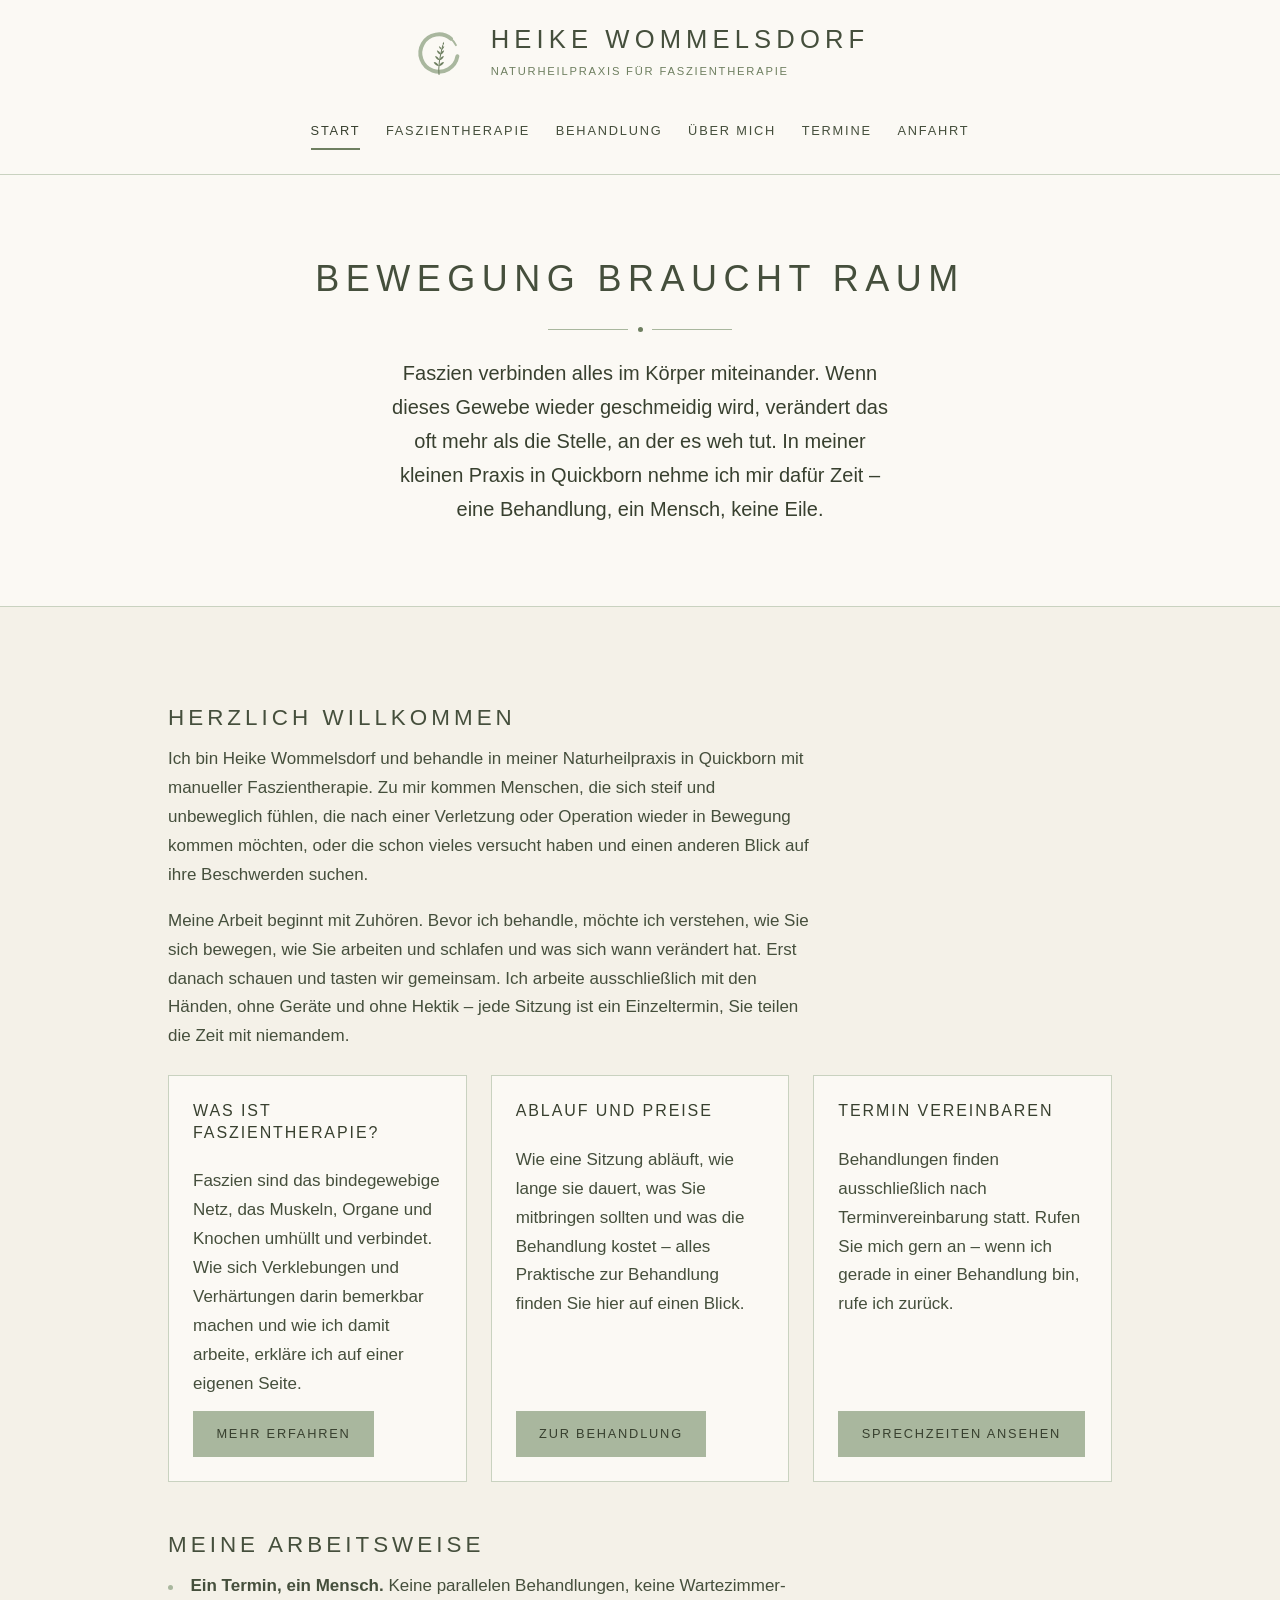
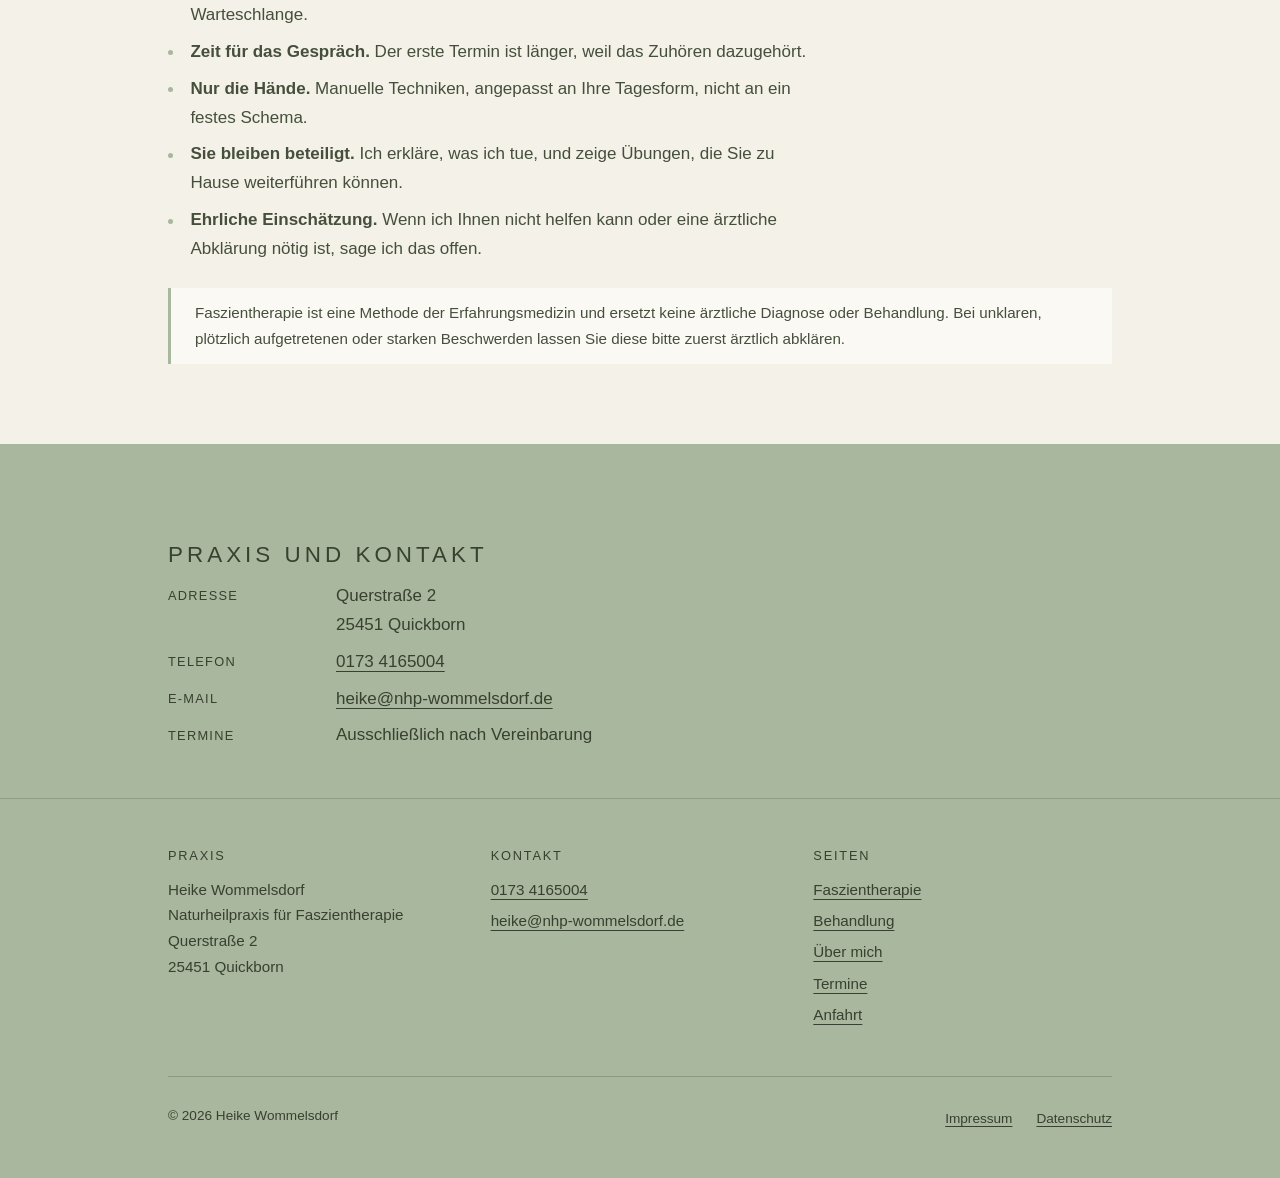
==== index.html @ a2a3005f "Claude hat sachen gemacht ;) -a" ====
<!DOCTYPE html>
<html lang="de">
<head>
<meta charset="utf-8">
<meta name="viewport" content="width=device-width, initial-scale=1">
<title>Naturheilpraxis für Faszientherapie – Heike Wommelsdorf, Quickborn</title>
<meta name="description" content="Naturheilpraxis Heike Wommelsdorf in Quickborn: Faszientherapie in ruhiger Atmosphäre, Behandlung nach Terminvereinbarung. Querstraße 2, 25451 Quickborn.">
<link rel="icon" href="img/favicon.svg" type="image/svg+xml">
<link rel="stylesheet" href="css/style.css">
</head>
<body>

<a class="sprungmarke" href="#inhalt">Zum Inhalt springen</a>

<header class="kopf">
  <div class="inhalt">
    <a class="marke" href="index.html">
      <img src="img/logo.svg" alt="" width="120" height="120">
      <span class="marke-text">
        <span class="marke-name">Heike Wommelsdorf</span>
        <span class="marke-zusatz">Naturheilpraxis für Faszientherapie</span>
      </span>
    </a>

    <nav class="navigation" aria-label="Hauptmenü">
      <ul>
        <li><a href="index.html" aria-current="page">Start</a></li>
        <li><a href="faszientherapie.html">Faszientherapie</a></li>
        <li><a href="behandlung.html">Behandlung</a></li>
        <li><a href="ueber-mich.html">Über mich</a></li>
        <li><a href="termine.html">Termine</a></li>
        <li><a href="anfahrt.html">Anfahrt</a></li>
      </ul>
    </nav>
  </div>
</header>

<section class="hero">
  <div class="inhalt">
    <h1>Bewegung braucht Raum</h1>
    <p class="zierlinie"><span></span></p>
    <p class="leitsatz">
      Faszien verbinden alles im Körper miteinander. Wenn dieses Gewebe wieder
      geschmeidig wird, verändert das oft mehr als die Stelle, an der es weh tut.
      In meiner kleinen Praxis in Quickborn nehme ich mir dafür Zeit – eine
      Behandlung, ein Mensch, keine Eile.
    </p>
  </div>
</section>

<main id="inhalt">
  <div class="inhalt">

    <h2>Herzlich willkommen</h2>
    <p>
      Ich bin Heike Wommelsdorf und behandle in meiner Naturheilpraxis in
      Quickborn mit manueller Faszientherapie. Zu mir kommen Menschen, die sich
      steif und unbeweglich fühlen, die nach einer Verletzung oder Operation
      wieder in Bewegung kommen möchten, oder die schon vieles versucht haben und
      einen anderen Blick auf ihre Beschwerden suchen.
    </p>
    <p>
      Meine Arbeit beginnt mit Zuhören. Bevor ich behandle, möchte ich verstehen,
      wie Sie sich bewegen, wie Sie arbeiten und schlafen und was sich wann
      verändert hat. Erst danach schauen und tasten wir gemeinsam. Ich arbeite
      ausschließlich mit den Händen, ohne Geräte und ohne Hektik – jede Sitzung
      ist ein Einzeltermin, Sie teilen die Zeit mit niemandem.
    </p>

    <div class="kacheln">

      <article class="kachel">
        <h3>Was ist Faszientherapie?</h3>
        <p>
          Faszien sind das bindegewebige Netz, das Muskeln, Organe und Knochen
          umhüllt und verbindet. Wie sich Verklebungen und Verhärtungen darin
          bemerkbar machen und wie ich damit arbeite, erkläre ich auf einer
          eigenen Seite.
        </p>
        <a class="knopf" href="faszientherapie.html">Mehr erfahren</a>
      </article>

      <article class="kachel">
        <h3>Ablauf und Preise</h3>
        <p>
          Wie eine Sitzung abläuft, wie lange sie dauert, was Sie mitbringen
          sollten und was die Behandlung kostet – alles Praktische zur Behandlung
          finden Sie hier auf einen Blick.
        </p>
        <a class="knopf" href="behandlung.html">Zur Behandlung</a>
      </article>

      <article class="kachel">
        <h3>Termin vereinbaren</h3>
        <p>
          Behandlungen finden ausschließlich nach Terminvereinbarung statt. Rufen
          Sie mich gern an – wenn ich gerade in einer Behandlung bin, rufe ich
          zurück.
        </p>
        <a class="knopf" href="termine.html">Sprechzeiten ansehen</a>
      </article>

    </div>

    <h2>Meine Arbeitsweise</h2>
    <ul class="liste">
      <li><strong>Ein Termin, ein Mensch.</strong> Keine parallelen Behandlungen, keine Wartezimmer-Warteschlange.</li>
      <li><strong>Zeit für das Gespräch.</strong> Der erste Termin ist länger, weil das Zuhören dazugehört.</li>
      <li><strong>Nur die Hände.</strong> Manuelle Techniken, angepasst an Ihre Tagesform, nicht an ein festes Schema.</li>
      <li><strong>Sie bleiben beteiligt.</strong> Ich erkläre, was ich tue, und zeige Übungen, die Sie zu Hause weiterführen können.</li>
      <li><strong>Ehrliche Einschätzung.</strong> Wenn ich Ihnen nicht helfen kann oder eine ärztliche Abklärung nötig ist, sage ich das offen.</li>
    </ul>

    <div class="hinweis">
      <p>
        Faszientherapie ist eine Methode der Erfahrungsmedizin und ersetzt keine
        ärztliche Diagnose oder Behandlung. Bei unklaren, plötzlich aufgetretenen
        oder starken Beschwerden lassen Sie diese bitte zuerst ärztlich abklären.
      </p>
    </div>

  </div>
</main>

<section class="flaeche">
  <div class="inhalt">
    <h2>Praxis und Kontakt</h2>
    <dl class="daten">
      <dt>Adresse</dt>
      <dd>Querstraße 2<br>25451 Quickborn</dd>
      <dt>Telefon</dt>
      <dd><a href="tel:+491734165004">0173 4165004</a></dd>
      <dt>E-Mail</dt>
      <dd><a href="mailto:heike@nhp-wommelsdorf.de">heike@nhp-wommelsdorf.de</a></dd>
      <dt>Termine</dt>
      <dd>Ausschließlich nach Vereinbarung</dd>
    </dl>
  </div>
</section>

<footer class="fuss">
  <div class="inhalt">
    <div class="fuss-raster">

      <div>
        <h2>Praxis</h2>
        <p>
          Heike Wommelsdorf<br>
          Naturheilpraxis für Faszientherapie<br>
          Querstraße 2<br>
          25451 Quickborn
        </p>
      </div>

      <div>
        <h2>Kontakt</h2>
        <ul>
          <li><a href="tel:+491734165004">0173 4165004</a></li>
          <li><a href="mailto:heike@nhp-wommelsdorf.de">heike@nhp-wommelsdorf.de</a></li>
        </ul>
      </div>

      <div>
        <h2>Seiten</h2>
        <ul>
          <li><a href="faszientherapie.html">Faszientherapie</a></li>
          <li><a href="behandlung.html">Behandlung</a></li>
          <li><a href="ueber-mich.html">Über mich</a></li>
          <li><a href="termine.html">Termine</a></li>
          <li><a href="anfahrt.html">Anfahrt</a></li>
        </ul>
      </div>

    </div>

    <div class="fuss-zeile">
      <p>© 2026 Heike Wommelsdorf</p>
      <ul>
        <li><a href="impressum.html">Impressum</a></li>
        <li><a href="datenschutz.html">Datenschutz</a></li>
      </ul>
    </div>
  </div>
</footer>

</body>
</html>
---- css/style.css ----
/* ==========================================================================
   Naturheilpraxis Heike Wommelsdorf – Stylesheet
   Einziges Stylesheet der Seite. Kein Build, kein Framework.
   Farben abgeleitet von der Visitenkarte (Creme / Salbeigruen / Olive).
   ========================================================================== */

/* --- 1. Design-Tokens ---------------------------------------------------- */

:root {
  --creme:        #F4F1E8;  /* Seitenhintergrund */
  --creme-hell:   #FBF9F4;  /* Karten, Hero */
  --salbei:       #A9B79E;  /* Farbflaechen, Footer */
  --salbei-hell:  #C9D2C0;  /* Trennlinien, dezente Flaechen */
  --olive-dunkel: #454F3C;  /* Fliesstext auf Creme (7,7:1) */
  --olive-tief:   #38402F;  /* Text auf Salbeiflaechen (4,9:1) */
  --olive:        #6E7F60;  /* NUR grosse Ueberschriften (3,8:1) */

  --schrift: ui-sans-serif, "Segoe UI", Roboto, Helvetica, Arial, sans-serif;

  --breite:   62rem;   /* Seitencontainer */
  --textmass: 68ch;    /* Lesbare Textspalte */

  --abstand-s:  0.75rem;
  --abstand-m:  1.5rem;
  --abstand-l:  3rem;
  --abstand-xl: 5rem;
}

/* --- 2. Reset (minimal) -------------------------------------------------- */

*,
*::before,
*::after { box-sizing: border-box; }

body,
h1, h2, h3, p, ul, ol, li, figure, dl, dd, blockquote {
  margin: 0;
  padding: 0;
}

ul, ol { list-style: none; }

img, svg { display: block; max-width: 100%; height: auto; }

/* --- 3. Grundtypografie -------------------------------------------------- */

html {
  scroll-behavior: smooth;
  -webkit-text-size-adjust: 100%;
}

body {
  background: var(--creme);
  color: var(--olive-dunkel);
  font-family: var(--schrift);
  font-size: 1.0625rem;   /* 17px – Zielgruppe 50+ */
  line-height: 1.7;
  font-weight: 400;
  min-height: 100vh;
  display: flex;
  flex-direction: column;
}

p, li { max-width: var(--textmass); }

p + p,
ul + p,
dl + p { margin-top: 1em; }

strong { font-weight: 600; }

/* Ueberschriften: Grossbuchstaben mit weiten Abstaenden wie auf der Karte */
h1, h2, h3 {
  font-weight: 300;
  text-transform: uppercase;
  letter-spacing: 0.18em;
  line-height: 1.35;
  color: var(--olive-dunkel);
  text-wrap: balance;
}

h1 { font-size: clamp(1.5rem, 1.1rem + 2vw, 2.25rem); }
h2 { font-size: clamp(1.15rem, 1rem + 0.8vw, 1.4rem);  margin-top: var(--abstand-l); }
h3 {
  font-size: 1rem;
  letter-spacing: 0.12em;
  margin-top: var(--abstand-m);
  color: var(--olive-tief);
}

h2 + p, h3 + p, h2 + ul, h3 + ul, h2 + dl { margin-top: var(--abstand-s); }

a {
  color: var(--olive-dunkel);
  text-decoration-color: var(--salbei);
  text-decoration-thickness: 1px;
  text-underline-offset: 0.25em;
}

a:hover { text-decoration-color: var(--olive-dunkel); }

/* Sichtbarer Fokus fuer Tastaturbedienung */
a:focus-visible,
button:focus-visible,
.sprungmarke:focus {
  outline: 2px solid var(--olive-dunkel);
  outline-offset: 3px;
  border-radius: 2px;
}

/* --- 4. Layout-Bausteine ------------------------------------------------- */

.inhalt {
  width: 100%;
  max-width: var(--breite);
  margin-inline: auto;
  padding-inline: var(--abstand-m);
}

main {
  flex: 1 0 auto;
  padding-block: var(--abstand-l) var(--abstand-xl);
}

/* Zierelement der Visitenkarte: Linie – Punkt – Linie */
.zierlinie {
  display: flex;
  align-items: center;
  justify-content: center;
  gap: 0.6rem;
  margin-block: var(--abstand-m);
}

.zierlinie::before,
.zierlinie::after {
  content: "";
  width: clamp(2rem, 8vw, 5rem);
  height: 1px;
  background: var(--salbei);
}

.zierlinie span {
  width: 5px;
  height: 5px;
  border-radius: 50%;
  background: var(--olive);
}

.sprungmarke {
  position: absolute;
  left: -9999px;
  top: 0;
  background: var(--creme-hell);
  color: var(--olive-dunkel);
  padding: var(--abstand-s) var(--abstand-m);
  z-index: 10;
}

.sprungmarke:focus {
  left: var(--abstand-m);
  top: var(--abstand-s);
  position: fixed;
}

/* --- 5. Kopfbereich und Navigation -------------------------------------- */

.kopf {
  background: var(--creme-hell);
  border-bottom: 1px solid var(--salbei-hell);
  padding-block: var(--abstand-m);
  text-align: center;
}

.marke {
  display: inline-flex;
  align-items: center;
  gap: var(--abstand-m);
  text-decoration: none;
}

.marke img { width: 3.5rem; }

.marke-text { text-align: left; }

.marke-name {
  display: block;
  font-size: clamp(1.15rem, 1rem + 1.2vw, 1.6rem);
  font-weight: 300;
  text-transform: uppercase;
  letter-spacing: 0.2em;
  color: var(--olive-dunkel);
  line-height: 1.25;
}

.marke-zusatz {
  display: block;
  margin-top: 0.4rem;
  font-size: 0.7rem;
  text-transform: uppercase;
  letter-spacing: 0.16em;
  color: var(--olive);
}

.navigation {
  margin-top: var(--abstand-m);
}

.navigation ul {
  display: flex;
  flex-wrap: wrap;
  justify-content: center;
  gap: 0.4rem 1.6rem;
}

.navigation a {
  display: inline-block;
  padding: 0.35rem 0;
  font-size: 0.8rem;
  text-transform: uppercase;
  letter-spacing: 0.14em;
  text-decoration: none;
  color: var(--olive-dunkel);
  border-bottom: 2px solid transparent;
}

.navigation a:hover { border-bottom-color: var(--salbei); }

.navigation a[aria-current="page"] {
  border-bottom-color: var(--olive);
  color: var(--olive-tief);
}

/* --- 6. Hero (Startseite) ----------------------------------------------- */

.hero {
  background: var(--creme-hell);
  border-bottom: 1px solid var(--salbei-hell);
  padding-block: var(--abstand-xl);
  text-align: center;
}

.hero p {
  margin-inline: auto;
  max-width: 46ch;
}

.hero .leitsatz {
  font-size: clamp(1.05rem, 1rem + 0.6vw, 1.25rem);
  color: var(--olive-tief);
}

/* --- 7. Karten und Kacheln ---------------------------------------------- */

.kacheln {
  display: grid;
  grid-template-columns: repeat(auto-fit, minmax(15rem, 1fr));
  gap: var(--abstand-m);
  margin-top: var(--abstand-m);
}

.kachel {
  background: var(--creme-hell);
  border: 1px solid var(--salbei-hell);
  padding: var(--abstand-m);
  display: flex;
  flex-direction: column;
  gap: var(--abstand-s);
}

.kachel h2,
.kachel h3 { margin-top: 0; }

.kachel p { max-width: none; flex: 1 0 auto; }

.karte {
  background: var(--creme-hell);
  border: 1px solid var(--salbei-hell);
  padding: var(--abstand-m);
  margin-top: var(--abstand-m);
}

.karte > :first-child { margin-top: 0; }

/* Salbeiflaeche – Text darauf immer --olive-tief */
.flaeche {
  background: var(--salbei);
  color: var(--olive-tief);
  padding: var(--abstand-l) 0;
  margin-top: var(--abstand-xl);
}

.flaeche h2,
.flaeche h3 { color: var(--olive-tief); }

.flaeche a { color: var(--olive-tief); text-decoration-color: var(--olive-tief); }

/* Folgt eine Salbeiflaeche direkt auf den Hauptinhalt, wuerden sich der
   Innenabstand von main und der Aussenabstand der Flaeche addieren. */
main:has(+ .flaeche) { padding-bottom: 0; }

/* --- 8. Buttons --------------------------------------------------------- */

.knopf {
  display: inline-block;
  align-self: flex-start;
  background: var(--salbei);
  color: var(--olive-tief);
  padding: 0.7rem 1.4rem;
  font-size: 0.8rem;
  text-transform: uppercase;
  letter-spacing: 0.14em;
  text-decoration: none;
  border: 1px solid var(--salbei);
  transition: background-color 0.15s ease, border-color 0.15s ease;
}

.knopf:hover {
  background: var(--salbei-hell);
  border-color: var(--olive);
}

.knopf--leer {
  background: transparent;
  border-color: var(--olive);
  color: var(--olive-dunkel);
}

.knopf--leer:hover { background: var(--salbei-hell); }

/* --- 9. Listen ---------------------------------------------------------- */

.liste li {
  position: relative;
  padding-left: 1.4rem;
  margin-top: 0.5rem;
}

.liste li::before {
  content: "";
  position: absolute;
  left: 0;
  top: 0.75em;
  width: 5px;
  height: 5px;
  border-radius: 50%;
  background: var(--salbei);
}

/* Beschreibungslisten fuer Preise, Sprechzeiten, Kontaktdaten */
.daten {
  margin-top: var(--abstand-s);
  display: grid;
  grid-template-columns: minmax(9rem, auto) 1fr;
  gap: 0.5rem var(--abstand-m);
  max-width: var(--textmass);
}

.daten dt {
  font-size: 0.8rem;
  text-transform: uppercase;
  letter-spacing: 0.1em;
  color: var(--olive-tief);
  padding-top: 0.25em;
}

.daten dd { margin: 0; }

@media (max-width: 26rem) {
  .daten { grid-template-columns: 1fr; gap: 0 0; }
  .daten dd { margin-bottom: var(--abstand-s); }
}

/* --- 10. FAQ ------------------------------------------------------------ */

.faq { margin-top: var(--abstand-m); }

.faq details {
  border-bottom: 1px solid var(--salbei-hell);
  padding-block: var(--abstand-s);
}

.faq summary {
  cursor: pointer;
  font-weight: 600;
  list-style: none;
  padding-right: 1.5rem;
  position: relative;
}

.faq summary::-webkit-details-marker { display: none; }

.faq summary::after {
  content: "+";
  position: absolute;
  right: 0;
  top: 0;
  color: var(--olive);
  font-weight: 300;
}

.faq details[open] summary::after { content: "\2013"; }

.faq details p { margin-top: var(--abstand-s); }

/* --- 11. Hinweise und Platzhalter -------------------------------------- */

.hinweis {
  border-left: 3px solid var(--salbei);
  padding: var(--abstand-s) var(--abstand-m);
  margin-top: var(--abstand-m);
  background: var(--creme-hell);
  font-size: 0.95rem;
}

.hinweis p { max-width: none; }

.klein { font-size: 0.9rem; }

/* Platzhalter fallen absichtlich auf – Arbeitsliste fuer die Praxis. */
.platzhalter {
  background: #FFF3C4;
  color: #574800;
  padding: 0.05em 0.35em;
  border-radius: 2px;
  font-size: 0.95em;
}

/* --- 12. Bilder --------------------------------------------------------- */

.bild {
  margin-top: var(--abstand-m);
  border: 1px solid var(--salbei-hell);
  background: var(--creme-hell);
}

.bild img { width: 100%; }

.bild figcaption {
  padding: var(--abstand-s) var(--abstand-m);
  font-size: 0.9rem;
  color: var(--olive-tief);
  border-top: 1px solid var(--salbei-hell);
}

/* Platzhalterflaeche, solange kein Foto vorliegt */
.bild-platzhalter {
  aspect-ratio: 3 / 2;
  display: grid;
  place-items: center;
  background: var(--salbei-hell);
  color: var(--olive-tief);
  font-size: 0.85rem;
  text-transform: uppercase;
  letter-spacing: 0.12em;
  text-align: center;
  padding: var(--abstand-m);
}

.portrait { max-width: 18rem; }

.portrait .bild-platzhalter { aspect-ratio: 3 / 4; }

/* --- 13. Fussbereich ---------------------------------------------------- */

.fuss {
  background: var(--salbei);
  color: var(--olive-tief);
  padding-block: var(--abstand-l);
  margin-top: auto;
  font-size: 0.95rem;
}

.fuss a { color: var(--olive-tief); text-decoration-color: var(--olive-tief); }

/* Salbeiflaeche und Fussbereich haben dieselbe Farbe – eine Haarlinie hält
   sie optisch auseinander. */
.flaeche + .fuss { border-top: 1px solid rgba(56, 64, 47, 0.22); }

.fuss-raster {
  display: grid;
  grid-template-columns: repeat(auto-fit, minmax(13rem, 1fr));
  gap: var(--abstand-m);
}

.fuss h2 {
  margin-top: 0;
  font-size: 0.8rem;
  letter-spacing: 0.14em;
  color: var(--olive-tief);
}

.fuss p, .fuss li { max-width: none; }

.fuss li { margin-top: 0.35rem; }

.fuss-zeile {
  margin-top: var(--abstand-l);
  padding-top: var(--abstand-m);
  border-top: 1px solid rgba(56, 64, 47, 0.25);
  display: flex;
  flex-wrap: wrap;
  gap: 0.5rem var(--abstand-m);
  align-items: center;
  justify-content: space-between;
  font-size: 0.85rem;
}

.fuss-zeile ul {
  display: flex;
  flex-wrap: wrap;
  gap: 0.5rem var(--abstand-m);
}

/* --- 14. Ruecksicht auf Bewegungsempfindlichkeit ----------------------- */

@media (prefers-reduced-motion: reduce) {
  html { scroll-behavior: auto; }
  * { transition: none !important; animation: none !important; }
}

/* --- 15. Druckausgabe --------------------------------------------------- */

@media print {
  :root { --creme: #fff; --creme-hell: #fff; }

  body { background: #fff; color: #000; font-size: 11pt; line-height: 1.5; }

  .navigation,
  .sprungmarke,
  .kacheln,
  .hero,
  .knopf { display: none !important; }

  .kopf, .fuss, .flaeche {
    background: #fff !important;
    color: #000 !important;
    border: 0;
  }

  .fuss { border-top: 1px solid #999; }

  main { padding-block: 0; }

  .karte, .hinweis, .bild { border-color: #999; break-inside: avoid; }

  .faq details { break-inside: avoid; }

  /* Details im Druck immer aufgeklappt */
  .faq details > *:not(summary) { display: block !important; }

  a { text-decoration: none; color: #000; }

  h1, h2, h3 { break-after: avoid; }
}
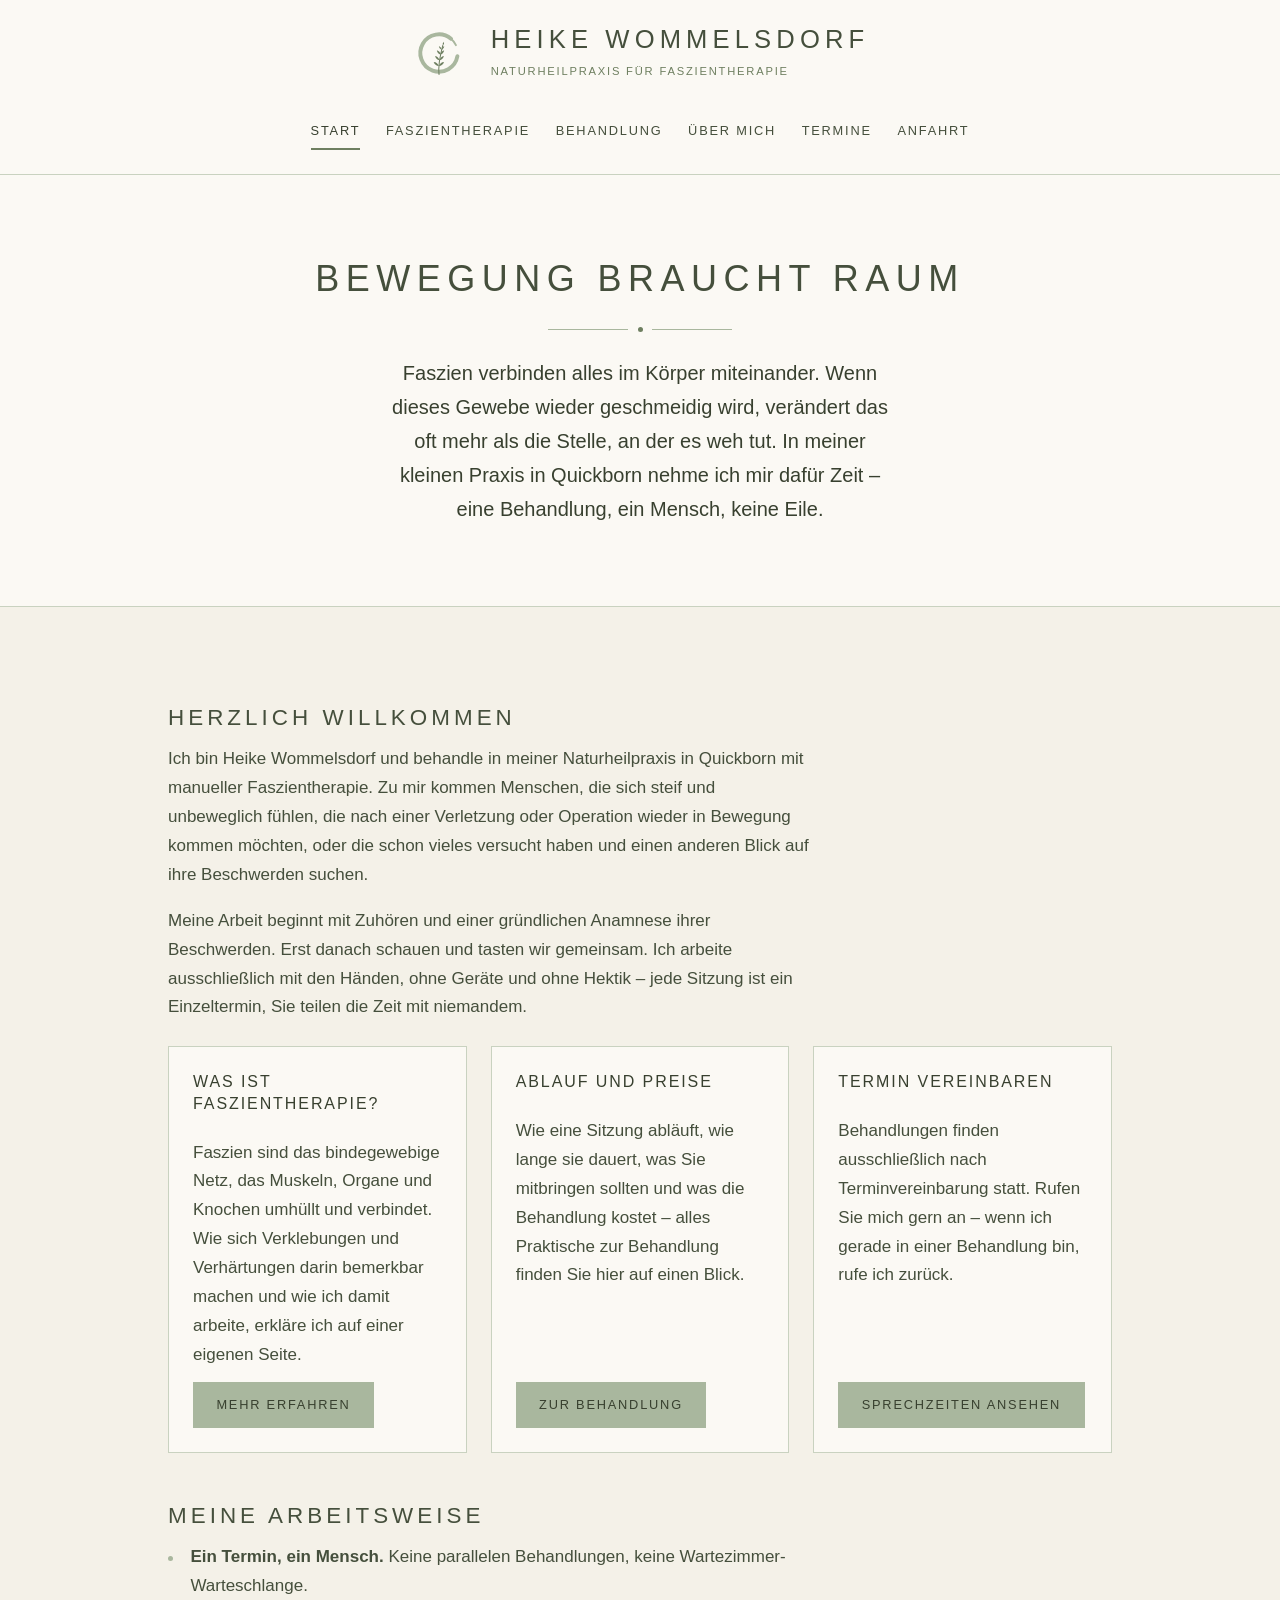
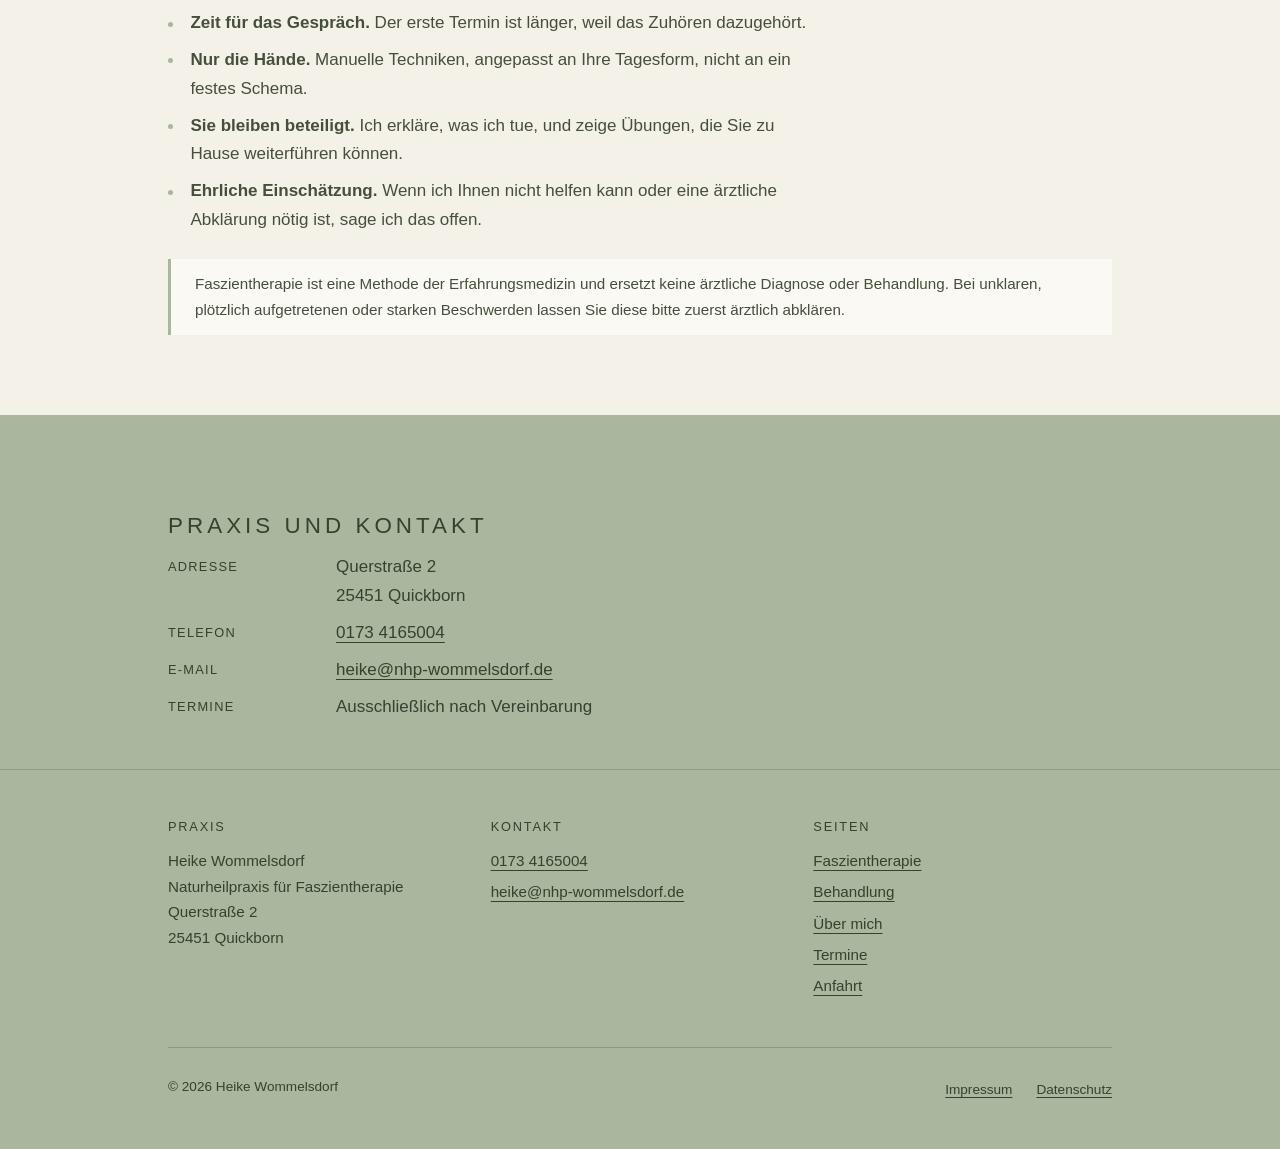
==== commit a2f95074: "Einige Platzhalter entfernt" ====
--- a/index.html
+++ b/index.html
@@ -60,9 +60,8 @@
       einen anderen Blick auf ihre Beschwerden suchen.
     </p>
     <p>
-      Meine Arbeit beginnt mit Zuhören. Bevor ich behandle, möchte ich verstehen,
-      wie Sie sich bewegen, wie Sie arbeiten und schlafen und was sich wann
-      verändert hat. Erst danach schauen und tasten wir gemeinsam. Ich arbeite
+      Meine Arbeit beginnt mit Zuhören und einer gründlichen Anamnese ihrer Beschwerden.
+      Erst danach schauen und tasten wir gemeinsam. Ich arbeite
       ausschließlich mit den Händen, ohne Geräte und ohne Hektik – jede Sitzung
       ist ein Einzeltermin, Sie teilen die Zeit mit niemandem.
     </p>
--- a/css/style.css
+++ b/css/style.css
@@ -66,6 +66,11 @@
 p + p,
 ul + p,
 dl + p { margin-top: 1em; }
+
+/* Fliesstext, der direkt auf einen Kasten folgt, braucht mehr Luft. */
+.kacheln + p,
+.karte + p,
+.bild + p { margin-top: var(--abstand-m); }
 
 strong { font-weight: 600; }
 
@@ -364,6 +369,14 @@
 }
 
 .daten dd { margin: 0; }
+
+.schlicht {
+  list-style: none;
+  margin: 0;
+  padding: 0;
+}
+
+.schlicht li + li { margin-top: 0.25rem; }
 
 @media (max-width: 26rem) {
   .daten { grid-template-columns: 1fr; gap: 0 0; }
